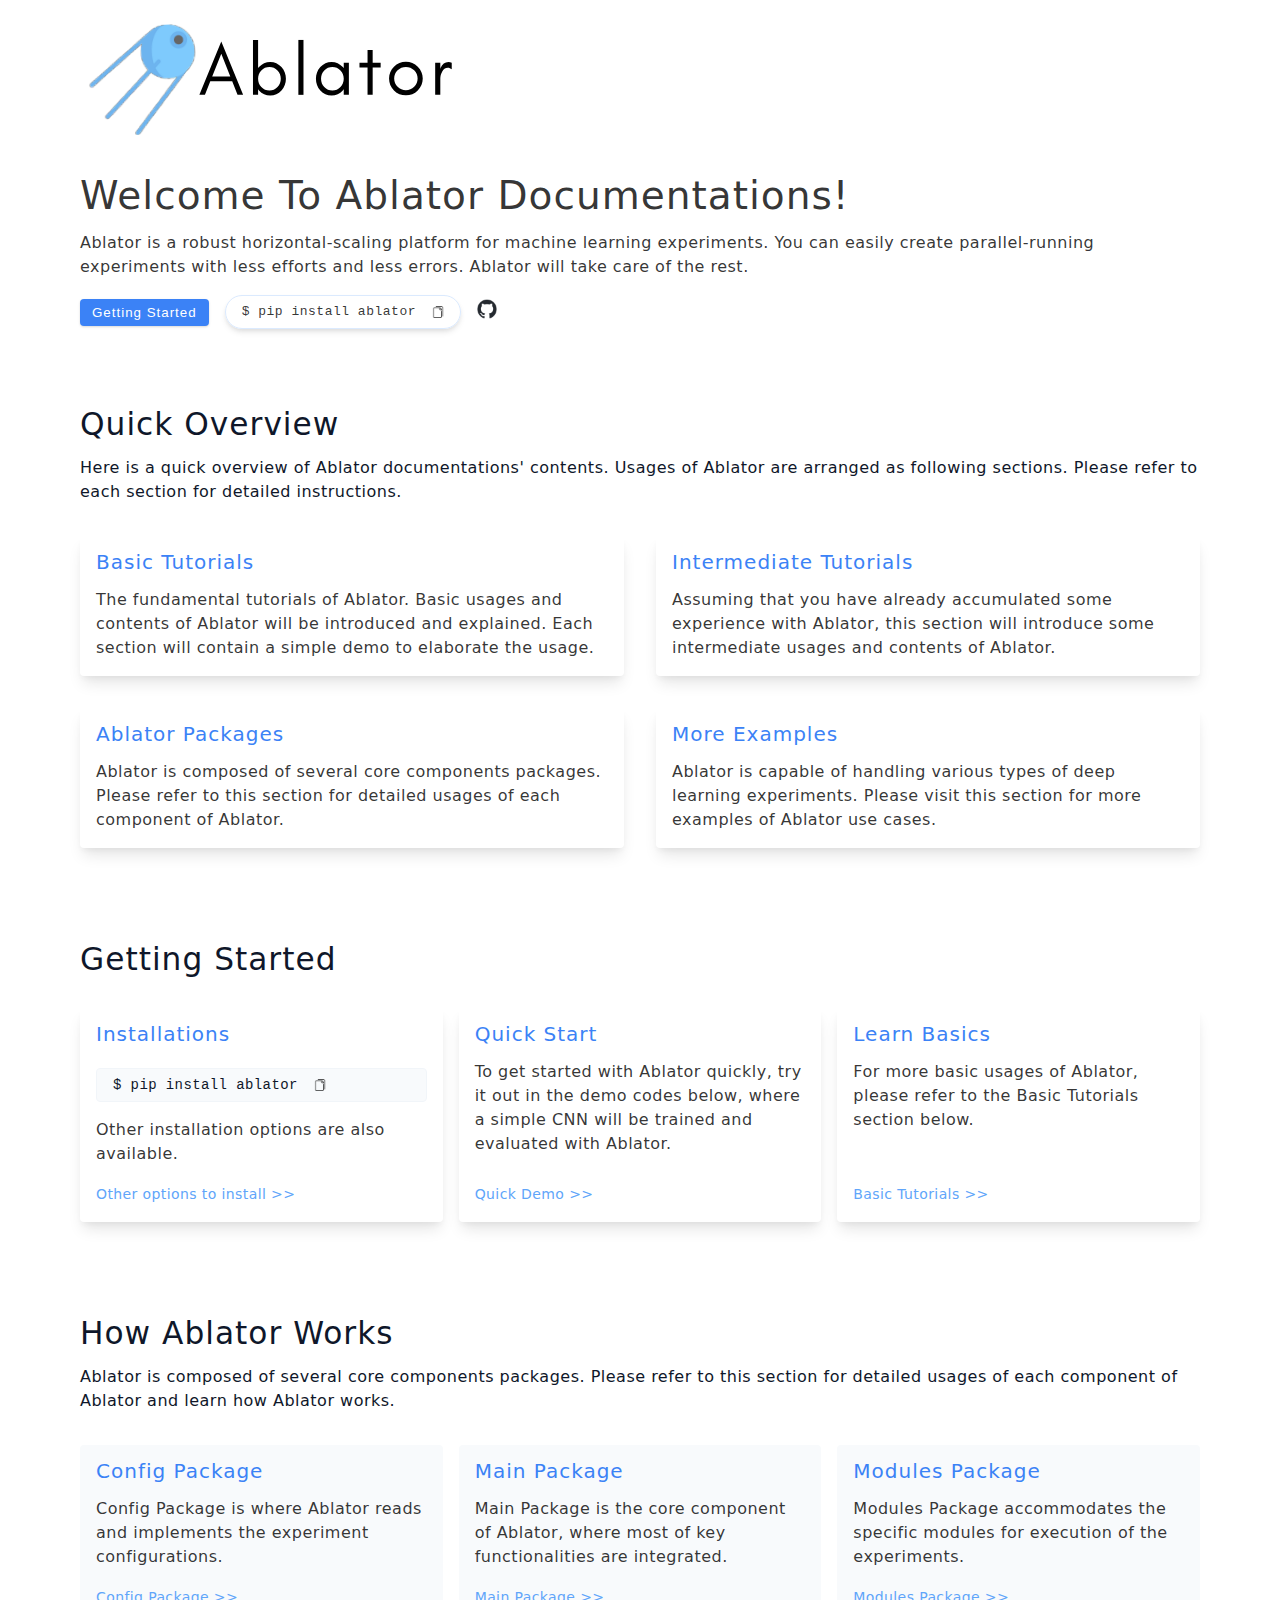
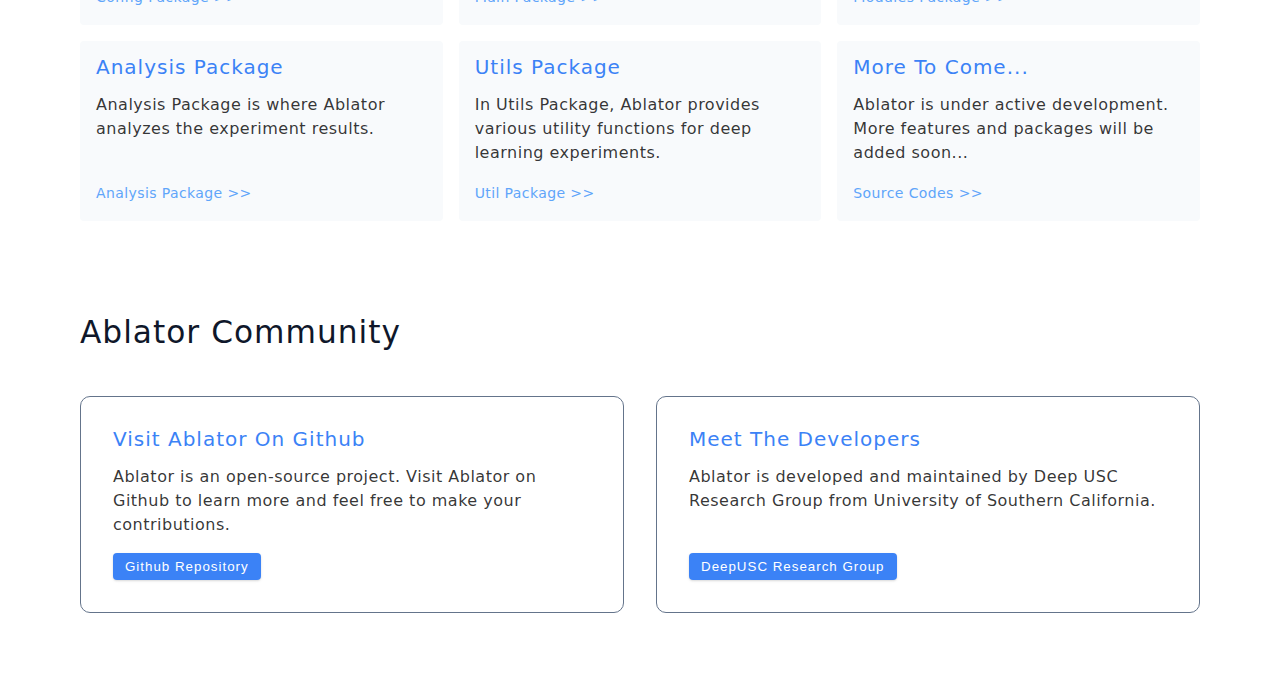
==== docs/source/_static/html/index.html @ fa75fbec "Updated Documentations homepage" ====
<!DOCTYPE html>
<html lang="en">

<head>
    <meta charset="utf-8">
    <title>Documentation</title>
    <!-- <link rel="stylesheet" href="css/sphinx_rtd_theme.css"> -->
    <link rel="stylesheet" href="../css/index.css">
    <link rel="preconnect" href="https://fonts.googleapis.com">
    <link rel="preconnect" href="https://fonts.gstatic.com" crossorigin>
    <link
        href="https://fonts.googleapis.com/css2?family=Dancing+Script:wght@400;500;600;700&family=Fira+Code&family=Roboto:wght@300;400;500;700&display=swap"
        rel="stylesheet">
    <script>
        function copyToClipboard(text) {
            const tempInput = document.createElement('textarea');
            tempInput.value = text;
            document.body.appendChild(tempInput);
            tempInput.select();
            document.execCommand('copy');
            document.body.removeChild(tempInput);

            alert('Command copied to clipboard!');
        }
    </script>
</head>

<body>
    <div class="page-root">
        <div class="page-contents">
            <div class="banner">
                <img class="banner-logo" src="../ablator-banner-light.svg" alt="ablator-logo">
                <div class="banner-texts">
                    <h2>Welcome to Ablator Documentations!</h2>
                    <p>Ablator is a robust horizontal-scaling platform for machine learning experiments. You can easily
                        create parallel-running
                        experiments with less efforts and less errors. Ablator will take care of the rest.</p>

                    <div class="banner-btn-group">
                        <button class="custom-btn banner-btn" onclick="window.location.href = `#getting-started`;">
                            Getting Started
                        </button>

                        <div class="banner-codes">
                            $ pip install ablator

                            <div class="banner-codes-icon" onclick="copyToClipboard(`pip install ablator`)">
                                <img height="100%" width="100%" src="../img/copy-icon.png" alt="copy">
                            </div>
                        </div>
                        <a href="https://github.com/fostiropoulos/ablator" target="_blank">
                            <img class="banner-icon" src="../img/github-mark.png" alt="github">
                        </a>
                    </div>

                </div>

            </div>
            <div class="contents">
                <div class="contents-texts">
                    <h3>
                        Quick Overview
                    </h3>
                    <p>
                        Here is a quick overview of Ablator documentations' contents. Usages of Ablator are arranged as
                        following
                        sections. Please refer to each section for detailed instructions.
                    </p>
                </div>

                <div class="contents-grid">

                    <div class="contents-card"
                        onclick="window.location.href = `/notebooks/Environment-settings.ipynb`;">
                        <div class="card-title">
                            <h5>
                                Basic Tutorials
                            </h5>
                        </div>

                        <p>
                            The fundamental tutorials of Ablator. Basic usages and contents of Ablator will be
                            introduced
                            and explained. Each section will contain a simple demo to elaborate the usage.
                        </p>
                    </div>
                    <div class="contents-card"
                        onclick="window.location.href = `/notebooks/Searchspace-for-diff-optimizers.ipynb`;">
                        <div class="card-title">
                            <h5>
                                Intermediate Tutorials
                            </h5>
                        </div>

                        <p>
                            Assuming that you have already accumulated some experience with Ablator, this section will
                            introduce some intermediate usages and contents of Ablator.
                        </p>
                    </div>
                    <div class="contents-card" onclick="window.location.href = `/ablator.html`;">
                        <div class="card-title">
                            <h5>
                                Ablator Packages
                            </h5>
                        </div>

                        <p>
                            Ablator is composed of several core components packages. Please refer to this section for
                            detailed usages of
                            each
                            component of Ablator.
                        </p>
                    </div>
                    <div class="contents-card"
                        onclick="window.location.href = `/notebooks/GettingStarted-mode-demos.ipynb`;">
                        <div class="card-title">
                            <h5>
                                More Examples
                            </h5>
                        </div>
                        <p>
                            Ablator is capable of handling various types of deep learning experiments. Please visit this
                            section for more examples of Ablator use cases.
                        </p>
                    </div>
                </div>
            </div>

            <div class="basics" id="getting-started">

                <h3>
                    Getting Started
                </h3>
                <div class="features-grid">
                    <div class="feature-card">
                        <div class="card-title">
                            <h5>
                                Installations
                            </h5>
                        </div>
                        <div class="feature-codes">
                            $ pip install ablator

                            <div class="banner-codes-icon" onclick="copyToClipboard(`pip install ablator`)">
                                <img height="100%" width="100%" src="../img/copy-icon.png" alt="copy">
                            </div>
                        </div>

                        <div class="card-texts">
                            <p>
                                Other installation options are also available.
                            </p>

                        </div>
                        <a class="custom-link" href="/notesbooks/Environment-settings.ipynb">
                            Other options to install >>
                        </a>
                    </div>
                    <div class="feature-card">
                        <div class="card-title feature-card-title">
                            <h5>
                                Quick Start
                            </h5>
                        </div>
                        <div class="card-texts">
                            <p>
                                To get started with Ablator quickly, try it out in the demo codes below, where a simple
                                CNN will be
                                trained and evaluated with Ablator.
                            </p>
                        </div>
                        <a class="custom-link" href="/notebooks/GettingStarted.ipynb">
                            Quick Demo >>
                        </a>
                    </div>
                    <div class="feature-card">
                        <div class="card-title feature-card-title">
                            <h5>
                                Learn Basics
                            </h5>
                        </div>
                        <div class="card-texts">
                            <p>
                                For more basic usages of Ablator, please refer to the Basic Tutorials section below.
                            </p>
                        </div>
                        <a class="custom-link" href="/tutorials.html">
                            Basic Tutorials >>
                        </a>
                    </div>
                </div>
            </div>

            <div class="packages">
                <div class="contents-texts">
                    <h3>
                        How Ablator Works
                    </h3>
                    <p>
                        Ablator is composed of several core components packages. Please refer to this section for
                        detailed usages of each component of Ablator and learn how Ablator works.
                    </p>
                </div>



                <div class="features-grid">
                    <div class="feature-card package-card">
                        <div class="card-title">
                            <h5>
                                Config Package
                            </h5>
                        </div>

                        <div class="card-texts">
                            <p>
                                Config Package is where Ablator reads and implements the experiment configurations.
                            </p>
                        </div>
                        <a class="custom-link" href="/ablator.config.ipynb">
                            Config Package >>
                        </a>
                    </div>
                    <div class="feature-card package-card">
                        <div class="card-title">
                            <h5>
                                Main Package
                            </h5>
                        </div>

                        <div class="card-texts">
                            <p>
                                Main Package is the core component of Ablator, where most of key functionalities are
                                integrated.
                            </p>
                        </div>
                        <a class="custom-link" href="/ablator.main.ipynb">
                            Main Package >>
                        </a>
                    </div>

                    <div class="feature-card package-card">
                        <div class="card-title">
                            <h5>
                                Modules Package
                            </h5>
                        </div>

                        <div class="card-texts">
                            <p>
                                Modules Package accommodates the specific modules for execution of the experiments.
                            </p>
                        </div>
                        <a class="custom-link" href="/ablator.modules.ipynb">
                            Modules Package >>
                        </a>
                    </div>
                    <div class="feature-card package-card">
                        <div class="card-title">
                            <h5>
                                Analysis Package
                            </h5>
                        </div>

                        <div class="card-texts">
                            <p>
                                Analysis Package is where Ablator analyzes the experiment results.
                            </p>
                        </div>
                        <a class="custom-link" href="/ablator.analysis.ipynb">
                            Analysis Package >>
                        </a>
                    </div>
                    <div class="feature-card package-card">
                        <div class="card-title">
                            <h5>
                                Utils Package
                            </h5>
                        </div>

                        <div class="card-texts">
                            <p>
                                In Utils Package, Ablator provides various utility functions for deep learning
                                experiments.
                            </p>
                        </div>
                        <a class="custom-link" href="/ablator.analysis.ipynb">
                            Util Package >>
                        </a>
                    </div>
                    <div class="feature-card package-card">
                        <div class="card-title">
                            <h5>
                                More to come...
                            </h5>
                        </div>

                        <div class="card-texts">
                            <p>
                                Ablator is under active development. More features and packages will be added soon...
                            </p>
                        </div>
                        <a class="custom-link" href="https://github.com/fostiropoulos/ablator">
                            Source Codes >>
                        </a>
                    </div>
                </div>
            </div>

            <div class="community">
                <div class="contents-texts">
                    <h3>
                        Ablator Community
                    </h3>

                </div>

                <div class="contents-grid">
                    <div class="contents-card community-card">
                        <div class="card-title">
                            <h5>
                                Visit Ablator on Github
                            </h5>
                        </div>
                        <div class="card-texts">
                            <p>
                                Ablator is an open-source project. Visit Ablator on Github to learn more and feel free
                                to
                                make your contributions.
                            </p>
                        </div>
                        <div>
                            <button class="custom-btn custom-btn-block"
                                onclick="window.open('https://github.com/fostiropoulos/ablator')">Github
                                Repository</button>
                        </div>
                    </div>
                    <div class="contents-card community-card">
                        <div class="card-title">
                            <h5>
                                Meet the developers
                            </h5>
                        </div>
                        <div class="card-texts">
                            <p>
                                Ablator is developed and maintained by Deep USC Research Group from University of
                                Southern California.
                            </p>
                        </div>
                        <div>
                            <button class="custom-btn custom-btn-block"
                                onclick="window.open('https://deep.usc.edu')">DeepUSC Research Group</button>
                        </div>
                    </div>
                </div>
            </div>
</body>

</html>
---- docs/source/_static/css/index.css ----
/* ============= GLOBAL CSS =============== */

*,
::after,
::before {
  margin: 0;
  padding: 0;
  box-sizing: border-box;
}

html {
  font-size: 100%; /*16px*/
  scroll-behavior: smooth;
}

:root {
  /* colors */
  --primary-50: #eff6ff;
  --primary-100: #dbeafe;
  --primary-200: #bfdbfe;
  --primary-300: #93c5fd;
  --primary-400: #60a5fa;
  --primary-500: #3b82f6;
  --primary-600: #2563eb;
  --primary-700: #1d4ed8;
  --primary-800: #1e40af;
  --primary-900: #1e3a8a;

  /* grey */
  --grey-50: #f8fafc;
  --grey-100: #f1f5f9;
  --grey-200: #e2e8f0;
  --grey-300: #cbd5e1;
  --grey-400: #94a3b8;
  --grey-500: #64748b;
  --grey-600: #475569;
  --grey-700: #334155;
  --grey-800: #1e293b;
  --grey-900: #0f172a;
  /* rest of the colors */
  --black: #222;
  --white: #fff;
  --red-light: #f8d7da;
  --red-dark: #842029;
  --green-light: #d1e7dd;
  --green-dark: #0f5132;

  --small-text: 0.875rem;
  --extra-small-text: 0.7em;
  /* rest of the vars */
  --backgroundColor: var(--grey-50);
  --textColor: var(--grey-900);
  --borderRadius: 0.25rem;
  --letterSpacing: 1px;
  --transition: 0.3s ease-in-out all;
  --max-width: 1120px;
  --fixed-width: 600px;

  /* box shadow*/
  --shadow-1: 0 1px 3px 0 rgba(0, 0, 0, 0.1), 0 1px 2px 0 rgba(0, 0, 0, 0.06);
  --shadow-2: 0 4px 6px -1px rgba(0, 0, 0, 0.1),
    0 2px 4px -1px rgba(0, 0, 0, 0.06);
  --shadow-3: 0 10px 15px -3px rgba(0, 0, 0, 0.1),
    0 4px 6px -2px rgba(0, 0, 0, 0.05);
  --shadow-4: 0 20px 25px -5px rgba(0, 0, 0, 0.1),
    0 10px 10px -5px rgba(0, 0, 0, 0.04);
}

body {
  /* background: var(--backgroundColor); */
  background: var(--white);
  font-family: system-ui, -apple-system, BlinkMacSystemFont, "Segoe UI", Roboto,
    Oxygen, Ubuntu, Cantarell, "Open Sans", "Helvetica Neue", sans-serif;
  font-weight: 400;
  line-height: 1;
  color: var(--textColor);
}
p {
  margin: 0;
  letter-spacing: 0.5px;
}
h1,
h2,
h3,
h4,
h5 {
  margin: 0;
  font-family: var(--headingFont);
  font-weight: 400;
  line-height: 1;
  text-transform: capitalize;
  letter-spacing: var(--letterSpacing);
}

h1 {
  font-size: 3.052rem;
}

h2 {
  font-size: 2.441rem;
}

h3 {
  font-size: 1.953rem;
}

h4 {
  font-size: 1.563rem;
}

h5 {
  font-size: 1.25rem;
}

.text {
  margin-bottom: 1.5rem;
  max-width: 40em;
}

small,
.text-small {
  font-size: var(--small-text);
}

a {
  text-decoration: none;
  color: var(--primary-400);
}

a:hover {
  text-decoration: underline;
  transform: scale(1.02);
}

.custom-link {
  font-size: var(--small-text);
}

ul {
  list-style-type: none;
  padding: 0;
}

.img {
  width: 100%;
  display: block;
  object-fit: cover;
}
/* buttons */

.custom-btn {
  cursor: pointer;
  color: var(--white);
  background: var(--primary-500);
  border: transparent;
  border-radius: var(--borderRadius);
  letter-spacing: var(--letterSpacing);
  padding: 0.375rem 0.75rem;
  box-shadow: var(--shadow-1);
  transition: var(--transition);
  text-transform: capitalize;
  display: inline-block;
}
.custom-btn:hover {
  background: var(--primary-700);
  box-shadow: var(--shadow-3);
}
.custom-btn-hipster {
  color: var(--primary-500);
  background: var(--primary-200);
}
.custom-btn-hipster:hover {
  color: var(--primary-200);
  background: var(--primary-700);
}
.custom-btn-block {
  width: 100%;
}

/* alerts */
.alert {
  padding: 0.375rem 0.75rem;
  margin-bottom: 1rem;
  border-color: transparent;
  border-radius: var(--borderRadius);
}

.alert-danger {
  color: var(--red-dark);
  background: var(--red-light);
}
.alert-success {
  color: var(--green-dark);
  background: var(--green-light);
}
/* form */

.form {
  width: 90vw;
  max-width: var(--fixed-width);
  background: var(--white);
  border-radius: var(--borderRadius);
  box-shadow: var(--shadow-2);
  padding: 2rem 2.5rem;
  margin: 3rem auto;
}
.form-label {
  display: block;
  font-size: var(--small-text);
  margin-bottom: 0.5rem;
  text-transform: capitalize;
  letter-spacing: var(--letterSpacing);
}
.form-input,
.form-textarea {
  width: 100%;
  padding: 0.375rem 0.75rem;
  border-radius: var(--borderRadius);
  background: var(--backgroundColor);
  border: 1px solid var(--grey-200);
}

.form-row {
  margin-bottom: 1rem;
}

.form-textarea {
  height: 7rem;
}
::placeholder {
  font-family: inherit;
  color: var(--grey-400);
}
.form-alert {
  color: var(--red-dark);
  letter-spacing: var(--letterSpacing);
  text-transform: capitalize;
}
/* alert */

@keyframes spinner {
  to {
    transform: rotate(360deg);
  }
}

.loading {
  width: 6rem;
  height: 6rem;
  border: 5px solid var(--grey-400);
  border-radius: 50%;
  border-top-color: var(--primary-500);
  animation: spinner 0.6s linear infinite;
  margin: 0 auto;
}

/* title */

.title {
  text-align: center;
}

.title-underline {
  background: var(--primary-500);
  width: 7rem;
  height: 0.25rem;
  margin: 0 auto;
  margin-top: 1rem;
}

/**
  ************** Page root **************
  */

.page-root {
  min-width: 100%;
}

.page-contents {
  display: flex;
  flex-direction: column;
  justify-content: center;
  gap: 4rem;
  max-width: var(--max-width);
  margin: 0 auto;
}

.bd-content {
  flex-grow: 1;
  max-width: 100%;
}

/**
  ************** Banner section **************
  */

.banner {
  display: grid;
  grid-template-columns: 1fr;
  gap: 2rem;
  padding-top: 1rem;
  padding-bottom: 1rem;
  /* min-height: 500px; */
}

@media screen and (max-width: 768px) {
  .banner {
    grid-template-columns: 1fr;
  }
}

.banner-texts {
  color: rgba(0, 0, 0, 0.8);
  display: flex;
  flex-direction: column;
  gap: 1rem;
  justify-content: center;
  letter-spacing: 0.5px;
  height: 100%;
  line-height: 1.5rem;
}

.banner-image {
  display: flex;
  flex-direction: column;
  justify-content: center;
  align-items: flex-start;
  width: 90%;
  max-width: 300px;
}

.banner-image img {
  object-fit: cover;
  width: 100%;
  /* border: 1px solid black; */
}

.banner-logo {
  height: 8rem;
  max-width: 100%;
  text-align: left;
  /* border: 1px solid black; */
}

.banner-btn-group {
  width: 100%;
  display: flex;
  flex-direction: row;
  justify-content: flex-start;
  align-items: center;
  gap: 1rem;
}

.banner-btn {
  width: fit-content;
  min-width: 8rem;
}

.banner-codes {
  font-family: monospace;
  width: fit-content;
  /* margin-bottom: -0.5rem; */
  padding: 1rem;
  display: inline-flex;
  flex-direction: row;
  justify-content: center;
  align-items: center;
  gap: 1rem;
  white-space: nowrap;
  overflow: hidden;
  height: 1.5rem;
  border-radius: 20px;
  background-color: transparent;
  border: 1px solid var(--primary-100);
  box-shadow: var(--shadow-2);
  /* transition: var(--transition); */
}

.banner-codes:hover {
  box-shadow: var(--shadow-4);
}

.banner-codes-icon {
  height: 12px;
  width: 12px;
  background: transparent;
  display: flex;
  flex-direction: row;
  justify-content: center;
  align-items: center;
  border-radius: 50%;
}

.banner-codes-icon:hover {
  cursor: pointer;
  filter: drop-shadow(0 0 0.75rem var(--primary-500));
}

.banner a {
  display: inline-block;
}

.banner-icon {
  height: 20px;
  width: 20px;
  transition: var(--transition);
}

.banner-icon:hover {
  transform: scale(1.1);
  filter: drop-shadow(0 0 0.75rem var(--primary-500));
}

/*
 * ********** contents **********
 */

.contents-texts {
  display: flex;
  flex-direction: column;
  gap: 1rem;
  justify-content: center;
  letter-spacing: 0.5px;
  height: 100%;
  line-height: 1.5rem;
}

.contents-grid {
  display: grid;
  grid-template-columns: 1fr 1fr;
  gap: 2rem;
  padding-top: 2rem;
  padding-bottom: 2rem;
}

@media screen and (max-width: 768px) {
  .contents-grid {
    grid-template-columns: 1fr;
  }
}

.contents-card {
  display: flex;
  flex-direction: column;
  justify-content: center;
  align-items: flex-start;
  gap: 1rem;
  padding: 1rem;
  border-radius: var(--borderRadius);
  background-color: var(--white);
  box-shadow: var(--shadow-3);
  letter-spacing: 0.4px;
  line-height: 1.5rem;
  transition: var(--transition);
  cursor: pointer;
}

.contents-card:hover {
  box-shadow: var(--shadow-4);
  transform: scale(1.05);
}

.contents-card h5 {
  color: var(--primary-500);
}

.contents-card p {
  color: rgba(0, 0, 0, 0.8);
}

/*
 * ********** Getting stated **********
 */

.features-grid {
  display: grid;
  grid-template-columns: 1fr 1fr 1fr;
  gap: 1rem;
  padding-top: 2rem;
  padding-bottom: 2rem;
}

@media screen and (max-width: 768px) {
  .features-grid {
    grid-template-columns: 1fr;
  }
}

.feature-codes {
  width: 100%;
  height: 1.5rem;
  margin-top: 0.5rem;
  padding: 1rem;
  background-color: var(--grey-50);
  border-radius: var(--borderRadius);
  border: 1px solid var(--grey-100);
  display: inline-flex;
  flex-direction: row;
  justify-content: flex-start;
  align-items: center;
  gap: 1rem;
  box-shadow: none;
  font-family: monospace;
  white-space: nowrap;
  overflow: hidden;
  font-size: var(--small-text);
}

.feature-card {
  display: flex;
  flex-direction: column;
  justify-content: flex-start;
  align-items: flex-start;
  gap: 1rem;
  padding: 1rem;
  border-radius: var(--borderRadius);
  background-color: var(--white);
  box-shadow: var(--shadow-3);
  letter-spacing: 0.4px;
  line-height: 1.5rem;
  transition: var(--transition);
  height: 100%;
  overflow: hidden;
}

.feature-card h5 {
  color: var(--primary-500);
}

.feature-card p {
  color: rgba(0, 0, 0, 0.8);
}

.feature-card:hover {
  box-shadow: var(--shadow-4);
}

.card-texts {
  flex-grow: 1;
  width: 100%;
}

/*
 * ********** Packages **********
 */
.package-card {
  background-color: var(--grey-50);
  box-shadow: none;
}

/*
 * ********** Community **********
 */

.community-card {
  padding: 2rem;
  background-color: var(--white);
  box-shadow: none;
  border: 1px solid var(--grey-500);
  border-radius: 10px;
}

.community-card h5 {
  color: var(--primary-500);
}

.community {
  display: flex;
  flex-direction: column;
  gap: 1rem;

  padding-bottom: 2rem;
}
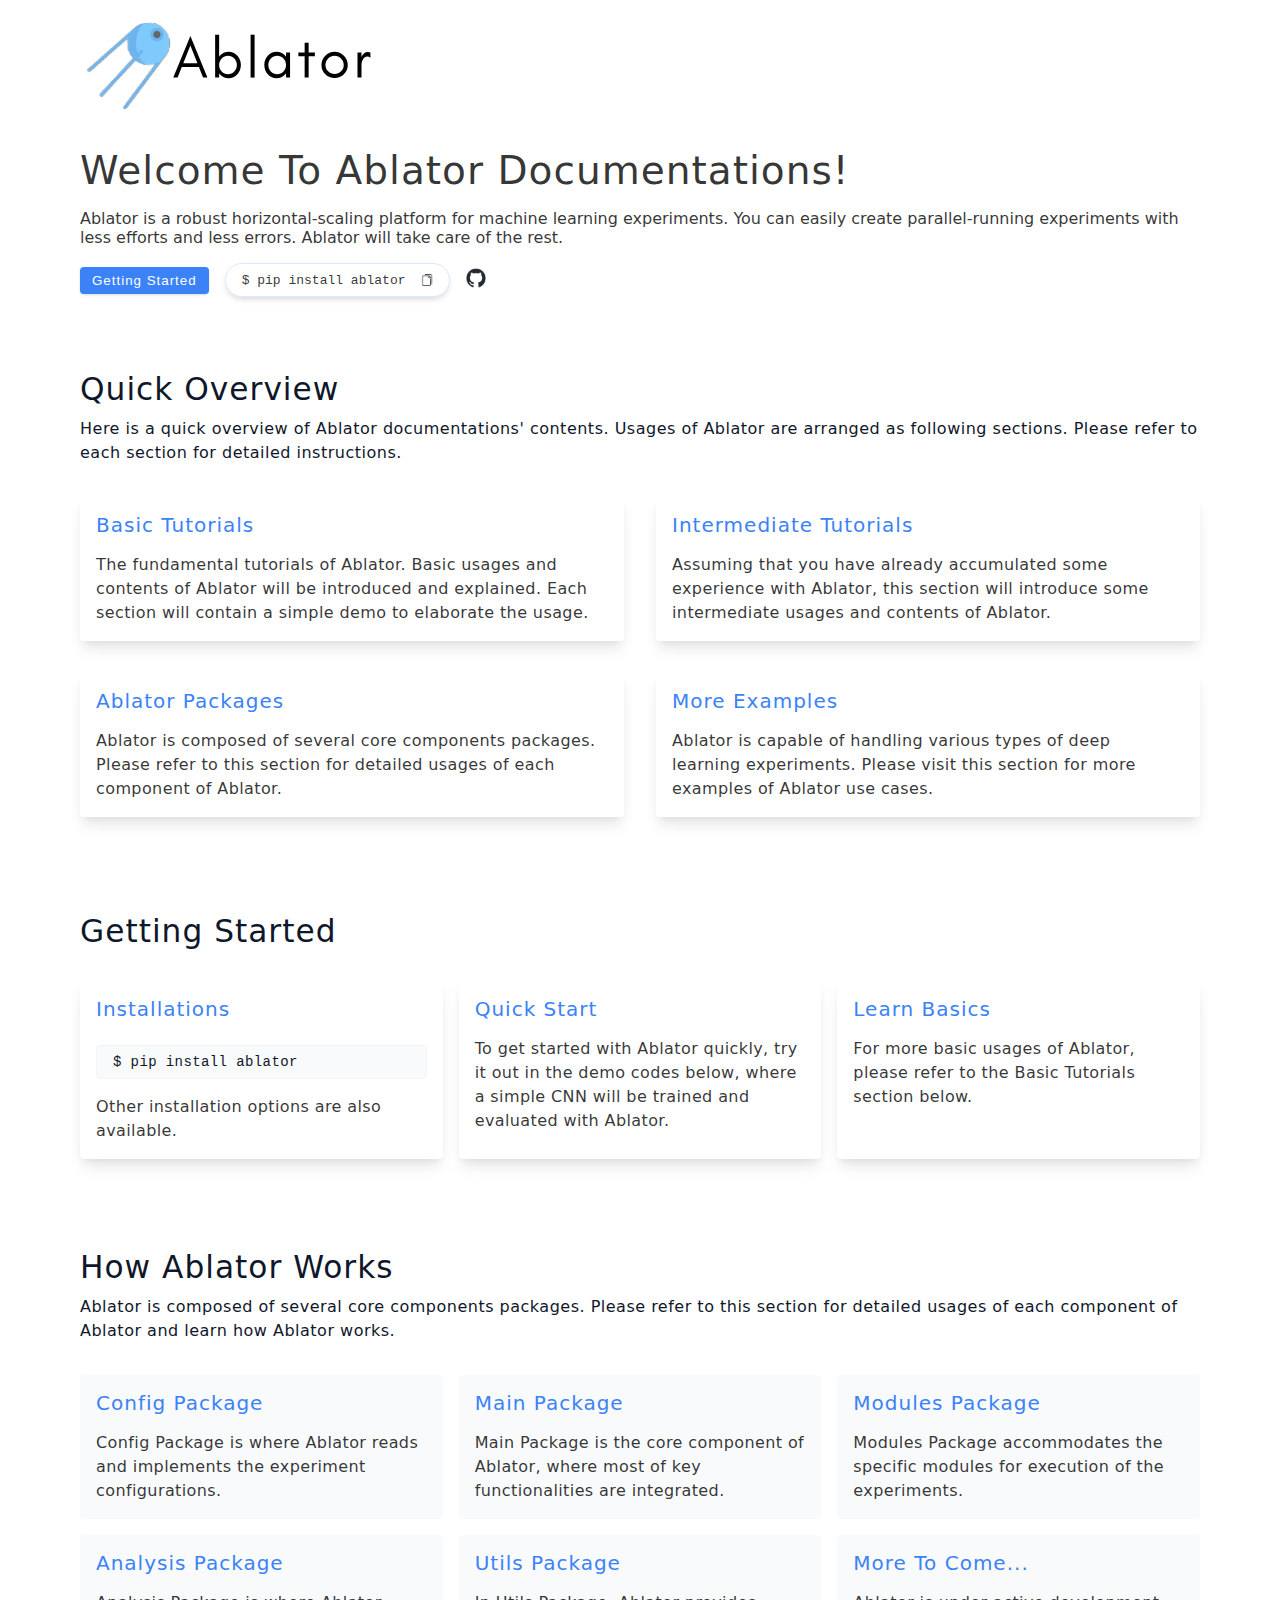
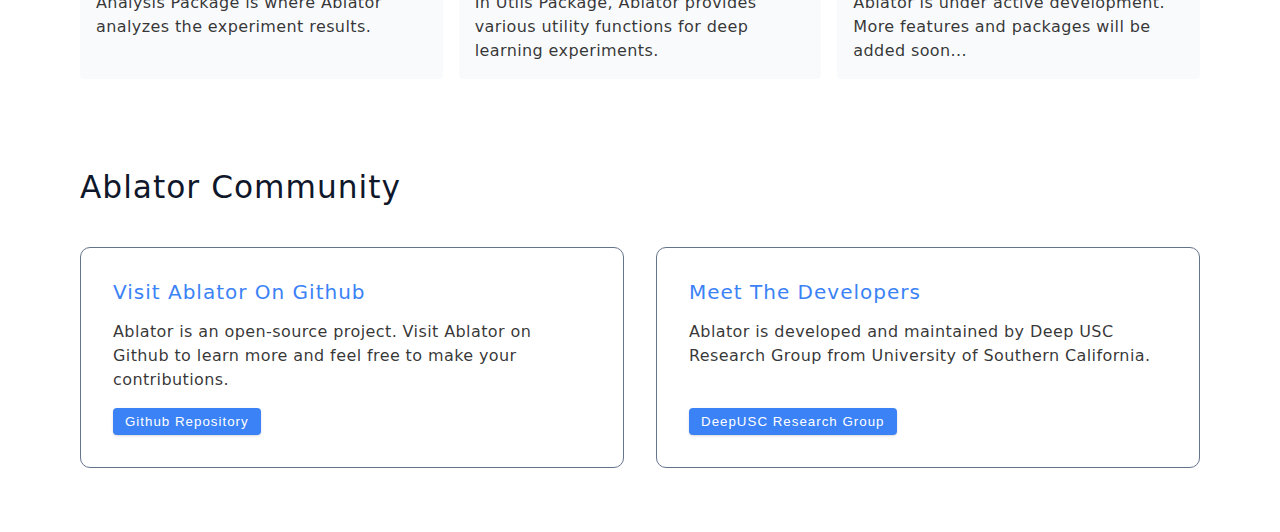
==== commit 4dac4d51: "Updated docs: Changed to PyData theme" ====
--- a/docs/source/_static/html/index.html
+++ b/docs/source/_static/html/index.html
@@ -1,5 +1,6 @@
 <!DOCTYPE html>
-<html lang="en">
+
+<html>
 
 <head>
     <meta charset="utf-8">
@@ -19,8 +20,15 @@
             tempInput.select();
             document.execCommand('copy');
             document.body.removeChild(tempInput);
-
-            alert('Command copied to clipboard!');
+        }
+
+        function navToPath(path, isNewTab = false) {
+            const newHref = window.location.href.split('#')[0] + path;
+            if (isNewTab) {
+                window.open(newHref, '_blank');
+            } else {
+                window.location.href = newHref;
+            }
         }
     </script>
 </head>
@@ -29,7 +37,7 @@
     <div class="page-root">
         <div class="page-contents">
             <div class="banner">
-                <img class="banner-logo" src="../ablator-banner-light.svg" alt="ablator-logo">
+                <img class="banner-image" src="../ablator-banner-light.svg" alt="ablator-logo">
                 <div class="banner-texts">
                     <h2>Welcome to Ablator Documentations!</h2>
                     <p>Ablator is a robust horizontal-scaling platform for machine learning experiments. You can easily
@@ -70,8 +78,7 @@
 
                 <div class="contents-grid">
 
-                    <div class="contents-card"
-                        onclick="window.location.href = `/notebooks/Environment-settings.ipynb`;">
+                    <div class="contents-card" onclick="navToPath(`tutorials`)">
                         <div class="card-title">
                             <h5>
                                 Basic Tutorials
@@ -84,8 +91,7 @@
                             and explained. Each section will contain a simple demo to elaborate the usage.
                         </p>
                     </div>
-                    <div class="contents-card"
-                        onclick="window.location.href = `/notebooks/Searchspace-for-diff-optimizers.ipynb`;">
+                    <div class="contents-card" onclick="navToPath(`/notebooks/Searchspace-for-diff-optimizers.ipynb`);">
                         <div class="card-title">
                             <h5>
                                 Intermediate Tutorials
@@ -97,7 +103,7 @@
                             introduce some intermediate usages and contents of Ablator.
                         </p>
                     </div>
-                    <div class="contents-card" onclick="window.location.href = `/ablator.html`;">
+                    <div class="contents-card" onclick="navToPath(`/ablator.html`);">
                         <div class="card-title">
                             <h5>
                                 Ablator Packages
@@ -111,8 +117,7 @@
                             component of Ablator.
                         </p>
                     </div>
-                    <div class="contents-card"
-                        onclick="window.location.href = `/notebooks/GettingStarted-mode-demos.ipynb`;">
+                    <div class="contents-card" onclick="navToPath(`/notebooks/GettingStarted-mode-demos.ipynb`);">
                         <div class="card-title">
                             <h5>
                                 More Examples
@@ -132,7 +137,7 @@
                     Getting Started
                 </h3>
                 <div class="features-grid">
-                    <div class="feature-card">
+                    <div class="feature-card" onclick="navToPath(`/notesbooks/Environment-settings.ipynb`)">
                         <div class="card-title">
                             <h5>
                                 Installations
@@ -140,10 +145,6 @@
                         </div>
                         <div class="feature-codes">
                             $ pip install ablator
-
-                            <div class="banner-codes-icon" onclick="copyToClipboard(`pip install ablator`)">
-                                <img height="100%" width="100%" src="../img/copy-icon.png" alt="copy">
-                            </div>
                         </div>
 
                         <div class="card-texts">
@@ -152,11 +153,9 @@
                             </p>
 
                         </div>
-                        <a class="custom-link" href="/notesbooks/Environment-settings.ipynb">
-                            Other options to install >>
-                        </a>
-                    </div>
-                    <div class="feature-card">
+
+                    </div>
+                    <div class="feature-card" onclick="navToPath(`/notebooks/GettingStarted.ipynb`)">
                         <div class="card-title feature-card-title">
                             <h5>
                                 Quick Start
@@ -169,11 +168,8 @@
                                 trained and evaluated with Ablator.
                             </p>
                         </div>
-                        <a class="custom-link" href="/notebooks/GettingStarted.ipynb">
-                            Quick Demo >>
-                        </a>
-                    </div>
-                    <div class="feature-card">
+                    </div>
+                    <div class="feature-card" onclick="navToPath(`/tutorials.html`)">
                         <div class="card-title feature-card-title">
                             <h5>
                                 Learn Basics
@@ -184,9 +180,6 @@
                                 For more basic usages of Ablator, please refer to the Basic Tutorials section below.
                             </p>
                         </div>
-                        <a class="custom-link" href="/tutorials.html">
-                            Basic Tutorials >>
-                        </a>
                     </div>
                 </div>
             </div>
@@ -205,7 +198,7 @@
 
 
                 <div class="features-grid">
-                    <div class="feature-card package-card">
+                    <div class="feature-card package-card" onclick="navToPath(`/ablator.config.html`)">
                         <div class="card-title">
                             <h5>
                                 Config Package
@@ -217,11 +210,8 @@
                                 Config Package is where Ablator reads and implements the experiment configurations.
                             </p>
                         </div>
-                        <a class="custom-link" href="/ablator.config.ipynb">
-                            Config Package >>
-                        </a>
-                    </div>
-                    <div class="feature-card package-card">
+                    </div>
+                    <div class="feature-card package-card" onclick="navToPath(`/ablator.main.html`)">
                         <div class="card-title">
                             <h5>
                                 Main Package
@@ -234,12 +224,9 @@
                                 integrated.
                             </p>
                         </div>
-                        <a class="custom-link" href="/ablator.main.ipynb">
-                            Main Package >>
-                        </a>
-                    </div>
-
-                    <div class="feature-card package-card">
+                    </div>
+
+                    <div class="feature-card package-card" onclick="navToPath(`/ablator.modules.html`)">
                         <div class="card-title">
                             <h5>
                                 Modules Package
@@ -251,11 +238,8 @@
                                 Modules Package accommodates the specific modules for execution of the experiments.
                             </p>
                         </div>
-                        <a class="custom-link" href="/ablator.modules.ipynb">
-                            Modules Package >>
-                        </a>
-                    </div>
-                    <div class="feature-card package-card">
+                    </div>
+                    <div class="feature-card package-card" onclick="navToPath(`/ablator.analysis.html`)">
                         <div class="card-title">
                             <h5>
                                 Analysis Package
@@ -267,11 +251,8 @@
                                 Analysis Package is where Ablator analyzes the experiment results.
                             </p>
                         </div>
-                        <a class="custom-link" href="/ablator.analysis.ipynb">
-                            Analysis Package >>
-                        </a>
-                    </div>
-                    <div class="feature-card package-card">
+                    </div>
+                    <div class="feature-card package-card" onclick="navToPath(`/ablator.utils.html`)">
                         <div class="card-title">
                             <h5>
                                 Utils Package
@@ -284,11 +265,9 @@
                                 experiments.
                             </p>
                         </div>
-                        <a class="custom-link" href="/ablator.analysis.ipynb">
-                            Util Package >>
-                        </a>
-                    </div>
-                    <div class="feature-card package-card">
+                    </div>
+                    <div class="feature-card package-card"
+                        onclick="navToPath(`https://github.com/fostiropoulos/ablator`)">
                         <div class="card-title">
                             <h5>
                                 More to come...
@@ -300,9 +279,6 @@
                                 Ablator is under active development. More features and packages will be added soon...
                             </p>
                         </div>
-                        <a class="custom-link" href="https://github.com/fostiropoulos/ablator">
-                            Source Codes >>
-                        </a>
                     </div>
                 </div>
             </div>
@@ -316,7 +292,8 @@
                 </div>
 
                 <div class="contents-grid">
-                    <div class="contents-card community-card">
+                    <div class="contents-card community-card"
+                        onclick="window.open('https://github.com/fostiropoulos/ablator')">
                         <div class="card-title">
                             <h5>
                                 Visit Ablator on Github
@@ -335,7 +312,7 @@
                                 Repository</button>
                         </div>
                     </div>
-                    <div class="contents-card community-card">
+                    <div class="contents-card community-card" onclick="window.open('https://deep.usc.edu')">
                         <div class="card-title">
                             <h5>
                                 Meet the developers
@@ -354,6 +331,8 @@
                     </div>
                 </div>
             </div>
+        </div>
+    </div>
 </body>
 
 </html>--- a/docs/source/_static/css/index.css
+++ b/docs/source/_static/css/index.css
@@ -48,7 +48,7 @@
   --small-text: 0.875rem;
   --extra-small-text: 0.7em;
   /* rest of the vars */
-  --backgroundColor: var(--grey-50);
+  --backgroundColor: transparent;
   --textColor: var(--grey-900);
   --borderRadius: 0.25rem;
   --letterSpacing: 1px;
@@ -72,12 +72,12 @@
   font-family: system-ui, -apple-system, BlinkMacSystemFont, "Segoe UI", Roboto,
     Oxygen, Ubuntu, Cantarell, "Open Sans", "Helvetica Neue", sans-serif;
   font-weight: 400;
-  line-height: 1;
+  /* line-height: 1; */
   color: var(--textColor);
 }
 p {
   margin: 0;
-  letter-spacing: 0.5px;
+  /* letter-spacing: 0.5px; */
 }
 h1,
 h2,
@@ -87,7 +87,7 @@
   margin: 0;
   font-family: var(--headingFont);
   font-weight: 400;
-  line-height: 1;
+  /* line-height: 1; */
   text-transform: capitalize;
   letter-spacing: var(--letterSpacing);
 }
@@ -160,6 +160,7 @@
   transition: var(--transition);
   text-transform: capitalize;
   display: inline-block;
+  white-space: nowrap;
 }
 .custom-btn:hover {
   background: var(--primary-700);
@@ -303,21 +304,19 @@
   /* min-height: 500px; */
 }
 
-@media screen and (max-width: 768px) {
-  .banner {
-    grid-template-columns: 1fr;
-  }
-}
-
 .banner-texts {
   color: rgba(0, 0, 0, 0.8);
   display: flex;
   flex-direction: column;
   gap: 1rem;
   justify-content: center;
-  letter-spacing: 0.5px;
-  height: 100%;
-  line-height: 1.5rem;
+  /* letter-spacing: 0.5px; */
+  height: fit-content;
+  /* line-height: 1.5rem; */
+}
+
+.banner-texts h2 {
+  color: rgba(0, 0, 0, 0.8);
 }
 
 .banner-image {
@@ -330,7 +329,7 @@
 }
 
 .banner-image img {
-  object-fit: cover;
+  object-fit: contain;
   width: 100%;
   /* border: 1px solid black; */
 }
@@ -349,6 +348,14 @@
   justify-content: flex-start;
   align-items: center;
   gap: 1rem;
+}
+
+@media screen and (max-width: 768px) {
+  .banner-btn-group {
+    flex-direction: column;
+    justify-content: flex-start;
+    align-items: flex-start;
+  }
 }
 
 .banner-btn {
@@ -521,6 +528,7 @@
   transition: var(--transition);
   height: 100%;
   overflow: hidden;
+  cursor: pointer;
 }
 
 .feature-card h5 {
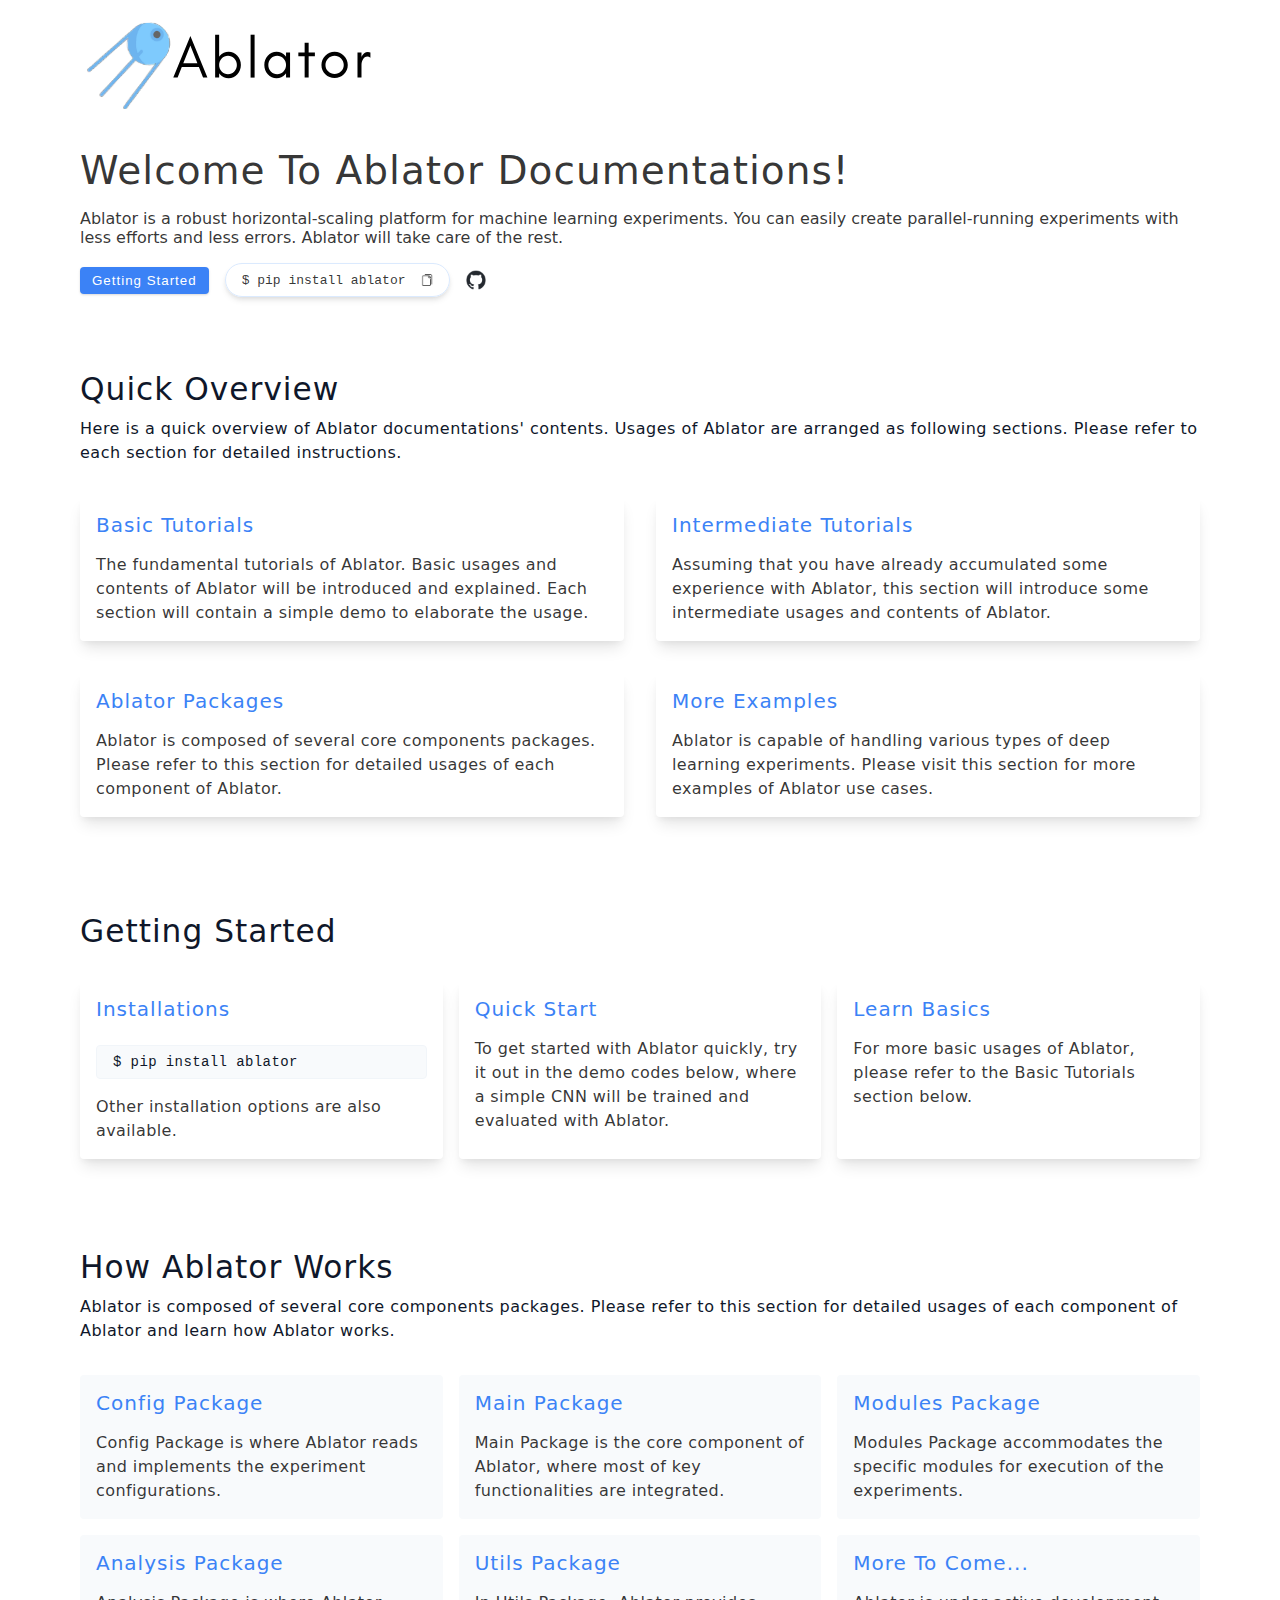
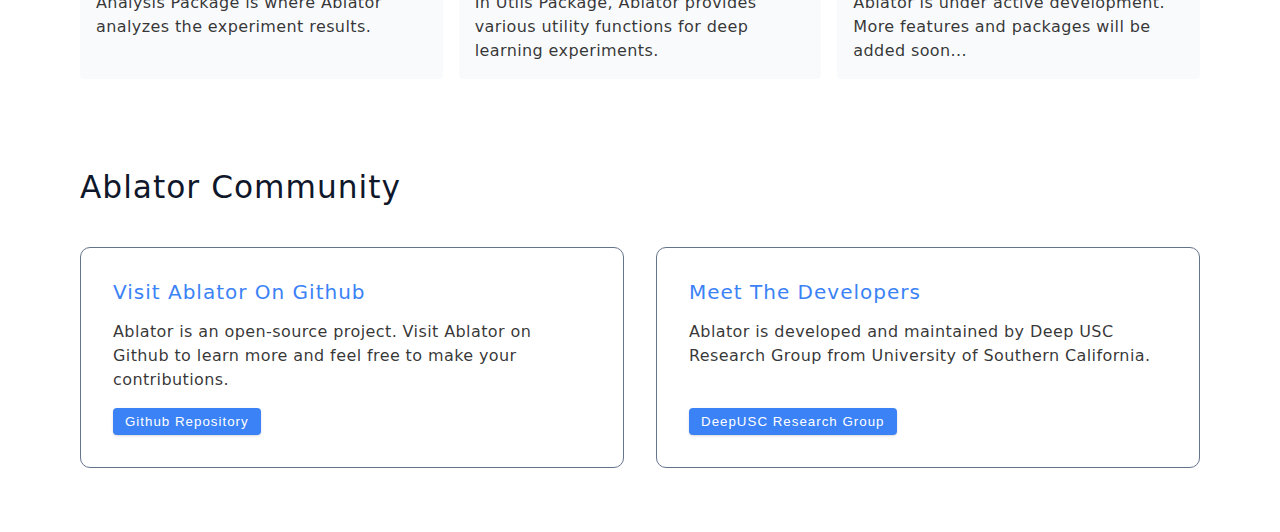
==== commit 212035a9: "Updated index links and main page entries" ====
--- a/docs/source/_static/html/index.html
+++ b/docs/source/_static/html/index.html
@@ -1,11 +1,7 @@
-<!DOCTYPE html>
-
-<html>
+<html lang="en">
 
 <head>
     <meta charset="utf-8">
-    <title>Documentation</title>
-    <!-- <link rel="stylesheet" href="css/sphinx_rtd_theme.css"> -->
     <link rel="stylesheet" href="../css/index.css">
     <link rel="preconnect" href="https://fonts.googleapis.com">
     <link rel="preconnect" href="https://fonts.gstatic.com" crossorigin>
@@ -21,9 +17,17 @@
             document.execCommand('copy');
             document.body.removeChild(tempInput);
         }
-
+    </script>
+    <script>
         function navToPath(path, isNewTab = false) {
-            const newHref = window.location.href.split('#')[0] + path;
+            const href = window.location.href.split('#')[0];
+            const paths = href.split('/');
+
+            if (paths[paths.length - 1].includes('index')) {
+                paths.pop();
+            }
+
+            const newHref = paths.join("/") + (path[0] === '/' ? path : '/' + path);
             if (isNewTab) {
                 window.open(newHref, '_blank');
             } else {
@@ -60,9 +64,7 @@
                             <img class="banner-icon" src="../img/github-mark.png" alt="github">
                         </a>
                     </div>
-
-                </div>
-
+                </div>
             </div>
             <div class="contents">
                 <div class="contents-texts">
@@ -78,7 +80,7 @@
 
                 <div class="contents-grid">
 
-                    <div class="contents-card" onclick="navToPath(`tutorials`)">
+                    <div class="contents-card" onclick="navToPath(`tutorials.html`)">
                         <div class="card-title">
                             <h5>
                                 Basic Tutorials
@@ -91,7 +93,7 @@
                             and explained. Each section will contain a simple demo to elaborate the usage.
                         </p>
                     </div>
-                    <div class="contents-card" onclick="navToPath(`/notebooks/Searchspace-for-diff-optimizers.ipynb`);">
+                    <div class="contents-card" onclick="navToPath(`intermediate_tutorials.html`);">
                         <div class="card-title">
                             <h5>
                                 Intermediate Tutorials
@@ -117,7 +119,7 @@
                             component of Ablator.
                         </p>
                     </div>
-                    <div class="contents-card" onclick="navToPath(`/notebooks/GettingStarted-mode-demos.ipynb`);">
+                    <div class="contents-card" onclick="navToPath(`/notebooks/GettingStarted-mode-demos.html`);">
                         <div class="card-title">
                             <h5>
                                 More Examples
@@ -137,7 +139,7 @@
                     Getting Started
                 </h3>
                 <div class="features-grid">
-                    <div class="feature-card" onclick="navToPath(`/notesbooks/Environment-settings.ipynb`)">
+                    <div class="feature-card" onclick="navToPath(`/notesbooks/Environment-settings.html`)">
                         <div class="card-title">
                             <h5>
                                 Installations
@@ -155,7 +157,7 @@
                         </div>
 
                     </div>
-                    <div class="feature-card" onclick="navToPath(`/notebooks/GettingStarted.ipynb`)">
+                    <div class="feature-card" onclick="navToPath(`/notebooks/GettingStarted.html`)">
                         <div class="card-title feature-card-title">
                             <h5>
                                 Quick Start
@@ -282,7 +284,6 @@
                     </div>
                 </div>
             </div>
-
             <div class="community">
                 <div class="contents-texts">
                     <h3>
@@ -292,8 +293,7 @@
                 </div>
 
                 <div class="contents-grid">
-                    <div class="contents-card community-card"
-                        onclick="window.open('https://github.com/fostiropoulos/ablator')">
+                    <div class="contents-card community-card">
                         <div class="card-title">
                             <h5>
                                 Visit Ablator on Github
@@ -312,7 +312,7 @@
                                 Repository</button>
                         </div>
                     </div>
-                    <div class="contents-card community-card" onclick="window.open('https://deep.usc.edu')">
+                    <div class="contents-card community-card">
                         <div class="card-title">
                             <h5>
                                 Meet the developers
